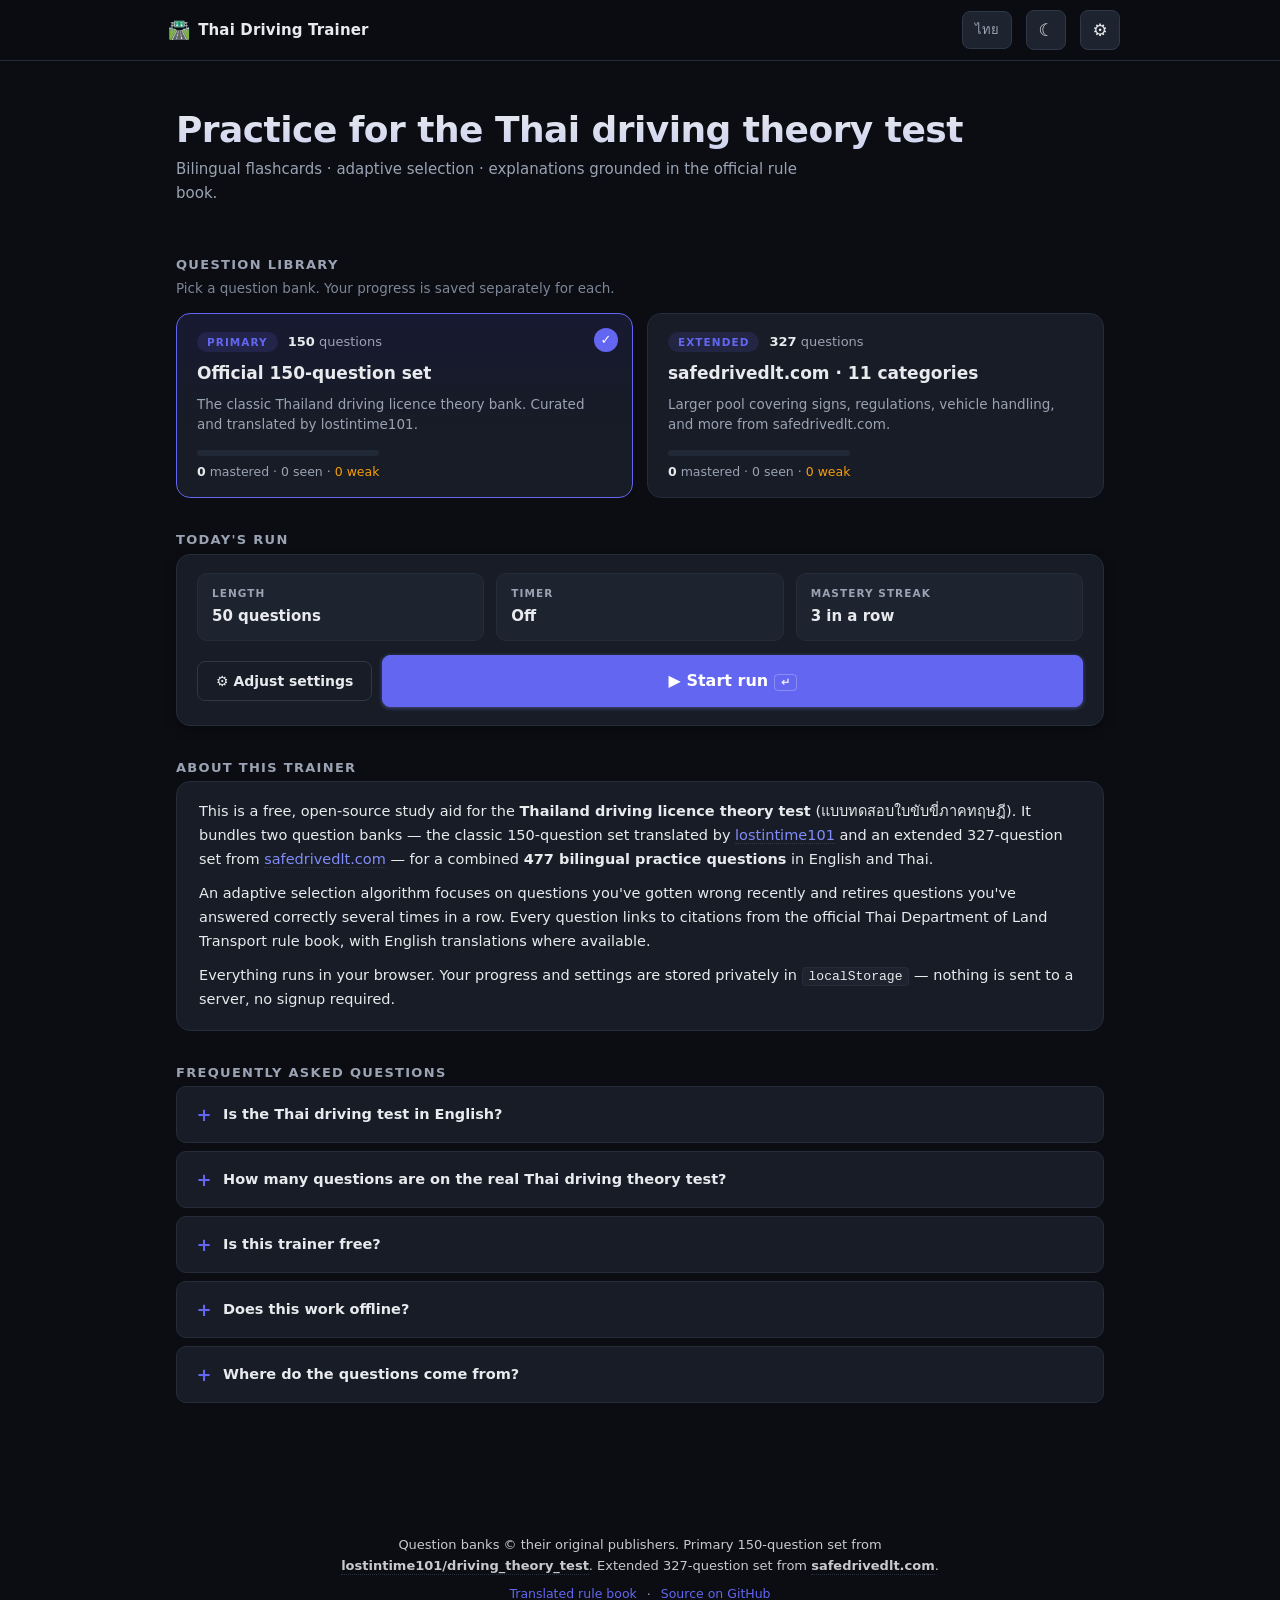
==== index.html @ 7ec5daa8 "Publish static site" ====
<!doctype html>
<html lang=en>
<head>
<meta charset=utf-8>
<meta name=viewport content="width=device-width,initial-scale=1,viewport-fit=cover">
<meta name=color-scheme content="dark light">
<meta name=theme-color content="#0b0d12" media="(prefers-color-scheme: dark)">
<meta name=theme-color content="#f5f6fa" media="(prefers-color-scheme: light)">

<title>Thai Driving Trainer — Free bilingual Thailand driving licence theory test practice</title>
<meta name=description content="Free bilingual (Thai / English) practice for the Thailand driving licence theory test. 477 questions across two banks, adaptive flashcards, explanations grounded in the official rule book. Works offline, no signup.">
<meta name=keywords content="Thai driving test, Thailand driving licence, ใบขับขี่, แบบทดสอบใบขับขี่, driving theory test Thailand, Thai driving practice, bilingual driving test, ข้อสอบใบขับขี่, safedrivedlt, free driving quiz Thailand">
<meta name=author content="Rawgeek">
<meta name=robots content="index,follow,max-image-preview:large">
<link rel=canonical href="https://rawgeek.github.io/thai-driving-test/">
<link rel="alternate" hreflang="en" href="https://rawgeek.github.io/thai-driving-test/">
<link rel="alternate" hreflang="th" href="https://rawgeek.github.io/thai-driving-test/">
<link rel="alternate" hreflang="x-default" href="https://rawgeek.github.io/thai-driving-test/">

<!-- Open Graph -->
<meta property="og:type" content="website">
<meta property="og:site_name" content="Thai Driving Trainer">
<meta property="og:title" content="Thai Driving Trainer — Free bilingual Thailand driving licence test practice">
<meta property="og:description" content="477 bilingual practice questions for the Thailand driving licence theory test. Adaptive flashcards, rule-book citations, light & dark mode. Free, no signup.">
<meta property="og:url" content="https://rawgeek.github.io/thai-driving-test/">
<meta property="og:locale" content="en_US">
<meta property="og:locale:alternate" content="th_TH">
<meta property="og:image" content="https://rawgeek.github.io/thai-driving-test/og-image.png">
<meta property="og:image:width" content="1200">
<meta property="og:image:height" content="630">
<meta property="og:image:alt" content="Thai Driving Trainer — bilingual Thailand driving licence theory test">

<!-- Twitter -->
<meta name="twitter:card" content="summary_large_image">
<meta name="twitter:title" content="Thai Driving Trainer — Free bilingual Thailand driving test practice">
<meta name="twitter:description" content="477 bilingual practice questions, adaptive flashcards, rule-book citations. Free, no signup.">
<meta name="twitter:image" content="https://rawgeek.github.io/thai-driving-test/og-image.png">

<link rel=stylesheet href=styles.css>
<link rel="icon" href="favicon.svg" type="image/svg+xml">
<link rel="apple-touch-icon" href="apple-touch-icon.png">
<link rel="manifest" href="manifest.webmanifest">

<script type="application/ld+json">
{
  "@context": "https://schema.org",
  "@graph": [
    {
      "@type": "WebSite",
      "@id": "https://rawgeek.github.io/thai-driving-test/#website",
      "url": "https://rawgeek.github.io/thai-driving-test/",
      "name": "Thai Driving Trainer",
      "description": "Free bilingual practice for the Thailand driving licence theory test.",
      "inLanguage": ["en", "th"]
    },
    {
      "@type": "WebApplication",
      "@id": "https://rawgeek.github.io/thai-driving-test/#app",
      "name": "Thai Driving Trainer",
      "url": "https://rawgeek.github.io/thai-driving-test/",
      "applicationCategory": "EducationalApplication",
      "operatingSystem": "Any (web browser)",
      "browserRequirements": "Requires JavaScript and modern browser",
      "isAccessibleForFree": true,
      "offers": { "@type": "Offer", "price": "0", "priceCurrency": "USD" },
      "inLanguage": ["en", "th"],
      "audience": { "@type": "Audience", "audienceType": "Driving licence applicants in Thailand" },
      "featureList": [
        "Bilingual Thai/English questions",
        "Adaptive flashcard selection",
        "477 questions across two banks",
        "Explanations grounded in the official rule book",
        "Optional timer",
        "Light and dark themes",
        "Offline-friendly, no signup, progress saved locally"
      ]
    },
    {
      "@type": "Course",
      "name": "Thailand Driving Licence Theory Practice",
      "description": "Self-paced bilingual practice for the Thailand driving licence written test.",
      "provider": { "@type": "Organization", "name": "Thai Driving Trainer (community project)" },
      "inLanguage": ["en", "th"],
      "educationalLevel": "Beginner",
      "isAccessibleForFree": true,
      "hasCourseInstance": {
        "@type": "CourseInstance",
        "courseMode": "online",
        "courseWorkload": "PT2H"
      }
    }
  ]
}
</script>
</head>
<body>
<a class=skip href="#main">Skip to main</a>
<header role=banner>
  <div class=hdr-row>
    <button class="brand brand-btn" id=homeBtn type=button aria-label="Back to home">
      <span class=brand-mark aria-hidden=true>🛣️</span>
      <span class=brand-text>Thai Driving Trainer</span>
    </button>
    <span class=spacer></span>
    <span class=timer id=timer hidden role=timer aria-live=off aria-atomic=true>--:--</span>
    <label class=toggle id=thToggle title="Show Thai original (T)">
      <input type=checkbox id=thChk aria-label="Show Thai original">
      <span lang=th>ไทย</span>
    </label>
    <button class=iconbtn id=themeBtn type=button aria-label="Toggle theme" aria-pressed=false><span aria-hidden=true>◐</span></button>
    <button class=iconbtn id=settingsBtn type=button aria-label="Settings" aria-haspopup=dialog aria-controls=setdlg><span aria-hidden=true>⚙</span></button>
  </div>
</header>

<main class=wrap id=main>

<!-- ============ HOME / DASHBOARD ============ -->
<section id=home aria-label="Home">
  <div class=hero>
    <h1 class=hero-title>Practice for the Thai driving theory test</h1>
    <p class=hero-sub>Bilingual flashcards · adaptive selection · explanations grounded in the official rule book.</p>
    <p class=hero-sub-th lang=th>ฝึกทำข้อสอบใบขับขี่ภาคทฤษฎี ภาษาไทยและอังกฤษ ใช้งานฟรี ไม่ต้องสมัครสมาชิก</p>
  </div>

  <h2 class=section-title>Question library</h2>
  <p class=section-sub>Pick a question bank. Your progress is saved separately for each.</p>
  <div class=libgrid role=radiogroup aria-label="Question library">
    <button class=libcard data-ds=primary type=button role=radio aria-checked=false>
      <div class=libcard-head>
        <span class=libcard-badge>Primary</span>
        <span class=libcard-count><b id=primCount>150</b> questions</span>
      </div>
      <h3 class=libcard-title>Official 150-question set</h3>
      <p class=libcard-desc>The classic Thailand driving licence theory bank. Curated and translated by lostintime101.</p>
      <div class=libcard-prog>
        <div class=miniprog><div class=miniprogfill id=primFill style="width:0%"></div></div>
        <div class=libcard-stats id=primStats>—</div>
      </div>
    </button>

    <button class=libcard data-ds=safedrive type=button role=radio aria-checked=false>
      <div class=libcard-head>
        <span class=libcard-badge>Extended</span>
        <span class=libcard-count><b id=sdCount>327</b> questions</span>
      </div>
      <h3 class=libcard-title>safedrivedlt.com · 11 categories</h3>
      <p class=libcard-desc>Larger pool covering signs, regulations, vehicle handling, and more from safedrivedlt.com.</p>
      <div class=libcard-prog>
        <div class=miniprog><div class=miniprogfill id=sdFill style="width:0%"></div></div>
        <div class=libcard-stats id=sdStats>—</div>
      </div>
    </button>
  </div>

  <h2 class=section-title>Today's run</h2>
  <div class=runcfg>
    <div class=runcfg-row>
      <div class=runcfg-item>
        <div class=runcfg-lbl>Length</div>
        <div class=runcfg-val id=cfgLen>50 questions</div>
      </div>
      <div class=runcfg-item>
        <div class=runcfg-lbl>Timer</div>
        <div class=runcfg-val id=cfgTim>Off</div>
      </div>
      <div class=runcfg-item>
        <div class=runcfg-lbl>Mastery streak</div>
        <div class=runcfg-val id=cfgMas>3</div>
      </div>
    </div>
    <div class=runcfg-actions>
      <button class="btn btn-ghost" id=cfgEditBtn type=button>
        <span aria-hidden=true>⚙</span> Adjust settings
      </button>
      <button class="btn btn-primary btn-lg" id=startBtn type=button>
        <span aria-hidden=true>▶</span> Start run <span class=kbd aria-hidden=true>↵</span>
      </button>
    </div>
  </div>

  <h2 class=section-title>About this trainer</h2>
  <div class=about>
    <p>This is a free, open-source study aid for the <strong>Thailand driving licence theory test</strong> (แบบทดสอบใบขับขี่ภาคทฤษฎี). It bundles two question banks — the classic 150-question set translated by <a href="https://github.com/lostintime101/driving_theory_test/" target=_blank rel="noopener noreferrer">lostintime101</a> and an extended 327-question set from <a href="https://safedrivedlt.com/" target=_blank rel="noopener noreferrer" hreflang=th>safedrivedlt.com</a> — for a combined <strong>477 bilingual practice questions</strong> in English and Thai.</p>
    <p>An adaptive selection algorithm focuses on questions you've gotten wrong recently and retires questions you've answered correctly several times in a row. Every question links to citations from the official Thai Department of Land Transport rule book, with English translations where available.</p>
    <p>Everything runs in your browser. Your progress and settings are stored privately in <code>localStorage</code> — nothing is sent to a server, no signup required.</p>
  </div>

  <h2 class=section-title>Frequently asked questions</h2>
  <div class=faq>
    <details>
      <summary>Is the Thai driving test in English?</summary>
      <p>The official test offered at the Department of Land Transport (DLT) is available in several languages including English, Thai, Chinese, and Japanese, depending on the location. This trainer shows both Thai and English so you can prepare in either language and recognise key Thai vocabulary that may appear on signs.</p>
    </details>
    <details>
      <summary>How many questions are on the real Thai driving theory test?</summary>
      <p>The real test draws 50 random questions from a pool of around 1,000. You must answer at least 45 correctly (90%) to pass. This trainer mirrors the structure with its own configurable run length so you can rehearse under similar conditions.</p>
    </details>
    <details>
      <summary>Is this trainer free?</summary>
      <p>Yes — completely free, no signup, no ads, no tracking. The full source is on <a href="https://github.com/rawgeek/thai-driving-test" target=_blank rel="noopener noreferrer">GitHub</a>.</p>
    </details>
    <details>
      <summary>Does this work offline?</summary>
      <p>Once the page has loaded, the questions, images, and explanations are cached by the browser. Progress is stored locally — you can study on a flight or with no signal.</p>
    </details>
    <details>
      <summary>Where do the questions come from?</summary>
      <p>The 150-question primary bank is from <a href="https://github.com/lostintime101/driving_theory_test/" target=_blank rel="noopener noreferrer">lostintime101/driving_theory_test</a>, which compiled and translated them. The 327-question extended bank is scraped from <a href="https://safedrivedlt.com/" target=_blank rel="noopener noreferrer" hreflang=th>safedrivedlt.com</a>, a public Thai driving quiz site. All Thai source content remains the property of those publishers.</p>
    </details>
  </div>
</section>

<script type="application/ld+json">
{
  "@context": "https://schema.org",
  "@type": "FAQPage",
  "mainEntity": [
    {"@type":"Question","name":"Is the Thai driving test in English?","acceptedAnswer":{"@type":"Answer","text":"The official test offered at the Department of Land Transport (DLT) is available in several languages including English, Thai, Chinese, and Japanese, depending on the location."}},
    {"@type":"Question","name":"How many questions are on the real Thai driving theory test?","acceptedAnswer":{"@type":"Answer","text":"The real test draws 50 random questions from a pool of around 1,000. You must answer at least 45 correctly (90%) to pass."}},
    {"@type":"Question","name":"Is this trainer free?","acceptedAnswer":{"@type":"Answer","text":"Yes, completely free, no signup, no ads, no tracking. The full source is on GitHub."}},
    {"@type":"Question","name":"Does this work offline?","acceptedAnswer":{"@type":"Answer","text":"Once the page has loaded, questions, images, and explanations are cached by the browser. Progress is stored locally."}},
    {"@type":"Question","name":"Where do the questions come from?","acceptedAnswer":{"@type":"Answer","text":"The 150-question primary bank is from lostintime101/driving_theory_test on GitHub. The 327-question extended bank is from safedrivedlt.com."}}
  ]
}
</script>

<!-- ============ RUN VIEW ============ -->
<section id=runview hidden aria-label="Current run">
  <div class=bar role=progressbar aria-label="Mastery progress" aria-valuemin=0 aria-valuemax=100 id=barOuter aria-valuenow=0>
    <div id=barfill style="width:0%"></div>
  </div>
  <div class=runbar id=runbar>
    <span class=runbar-pill><span class=runbar-lbl>Run</span> <b id=runIdx>0</b> / <b id=runTarget>0</b></span>
    <span class=runbar-pill><span class=runbar-lbl>Correct</span> <b id=runCorrect>0</b></span>
    <span class=runbar-ds id=runbarDs></span>
    <span class=spacer></span>
    <span class=stats id=stats aria-live=polite aria-atomic=true></span>
    <button class="btn btn-sm" id=endRunBtn type=button>End run</button>
  </div>
  <div id=app aria-live=polite aria-busy=false></div>
</section>

<!-- ============ DIALOGS ============ -->
<dialog id=ruledlg aria-labelledby=ruledlg_title>
  <button class=close type=button onclick="document.getElementById('ruledlg').close()" aria-label="Close"><span aria-hidden=true>×</span></button>
  <h3 id=ruledlg_title></h3>
  <pre id=ruledlg_body></pre>
</dialog>
<dialog id=setdlg aria-labelledby=setdlg_title>
  <button class=close type=button onclick="document.getElementById('setdlg').close()" aria-label="Close settings"><span aria-hidden=true>×</span></button>
  <h3 id=setdlg_title>Settings</h3>
  <form class="settings dlg-body" onsubmit="return false">
    <div class=field>
      <label id=lblTheme>Theme</label>
      <div class=seg id=segTheme role=radiogroup aria-labelledby=lblTheme>
        <button data-v=dark type=button role=radio aria-checked=false aria-pressed=false>Dark</button>
        <button data-v=light type=button role=radio aria-checked=false aria-pressed=false>Light</button>
      </div>
    </div>
    <div class=field>
      <label for=rngMastery>Mastery streak <span class=val id=valMastery>3</span></label>
      <input type=range id=rngMastery min=1 max=10 step=1 aria-describedby=hintMastery>
      <div class=hint id=hintMastery>Consecutive correct answers needed to consider a question mastered.</div>
    </div>
    <div class=field>
      <label for=rngWeak>Out-of-weak streak <span class=val id=valWeak>1</span></label>
      <input type=range id=rngWeak min=1 max=10 step=1 aria-describedby=hintWeak>
      <div class=hint id=hintWeak>Consecutive correct answers needed to leave the “weak” pool.</div>
    </div>
    <div class=field>
      <div class=row>
        <label id=lblLimit for=swLimit style="margin:0">Limit questions per run</label>
        <button type=button class=switch id=swLimit role=switch aria-checked=false aria-labelledby=lblLimit></button>
      </div>
      <div class=hint>When off, a run uses all questions in the active dataset.</div>
    </div>
    <div class=field id=fldQpr hidden>
      <label for=rngQpr>Questions per run <span class=val id=valQpr>50</span></label>
      <input type=range id=rngQpr min=10 max=400 step=1 aria-describedby=hintQpr>
      <div class=hint id=hintQpr>Slider max adapts to the active dataset.</div>
    </div>
    <div class=field>
      <div class=row>
        <label id=lblTimer for=swTimer style="margin:0">Enable timer</label>
        <button type=button class=switch id=swTimer role=switch aria-checked=false aria-labelledby=lblTimer></button>
      </div>
      <div class=hint>Total time = questions per run × time per question.</div>
    </div>
    <div class=field id=fldTpq hidden>
      <label for=rngTpq>Time per question <span class=val id=valTpq>72s</span></label>
      <input type=range id=rngTpq min=15 max=180 step=1>
    </div>
    <div class=actions>
      <button class="btn btn-danger" id=resetProgBtn type=button>Reset progress</button>
      <button class="btn btn-primary" type=button onclick="document.getElementById('setdlg').close()">Done</button>
    </div>
  </form>
</dialog>
</main>

<footer class=foot role=contentinfo>
  <p class=foot-credits>
    Question banks &copy; their original publishers.
    Primary 150-question set from
    <a href="https://github.com/lostintime101/driving_theory_test/" target=_blank rel="noopener noreferrer"><strong>lostintime101/driving_theory_test</strong></a>.
    Extended 327-question set from
    <a href="https://safedrivedlt.com/courses/%E0%B8%82%E0%B9%89%E0%B8%AD%E0%B8%AA%E0%B8%AD%E0%B8%9A%E0%B9%83%E0%B8%9A%E0%B8%82%E0%B8%B1%E0%B8%9A%E0%B8%82%E0%B8%B5%E0%B9%88-%E0%B8%9D%E0%B8%B6%E0%B8%81%E0%B8%97%E0%B9%8D%E0%B8%B2/quizzes/%E0%B9%81%E0%B8%9A%E0%B8%9A%E0%B8%97%E0%B8%94%E0%B8%AA%E0%B8%AD%E0%B8%9A-quizmaker-%E0%B9%81%E0%B8%97%E0%B8%A3%E0%B8%81%E0%B8%A3%E0%B8%B9%E0%B8%9B-html/" target=_blank rel="noopener noreferrer" hreflang=th><strong lang=th>safedrivedlt.com</strong></a>.
  </p>
  <p class=foot-links>
    <a href="https://rawgeek.github.io/thai-driving-rules-translations" target=_blank rel="noopener noreferrer">Translated rule book</a>
    <span aria-hidden=true>·</span>
    <a href="https://github.com/rawgeek/thai-driving-test" target=_blank rel="noopener noreferrer">Source on GitHub</a>
  </p>
</footer>
<script src=app.js></script>
</body>
</html>
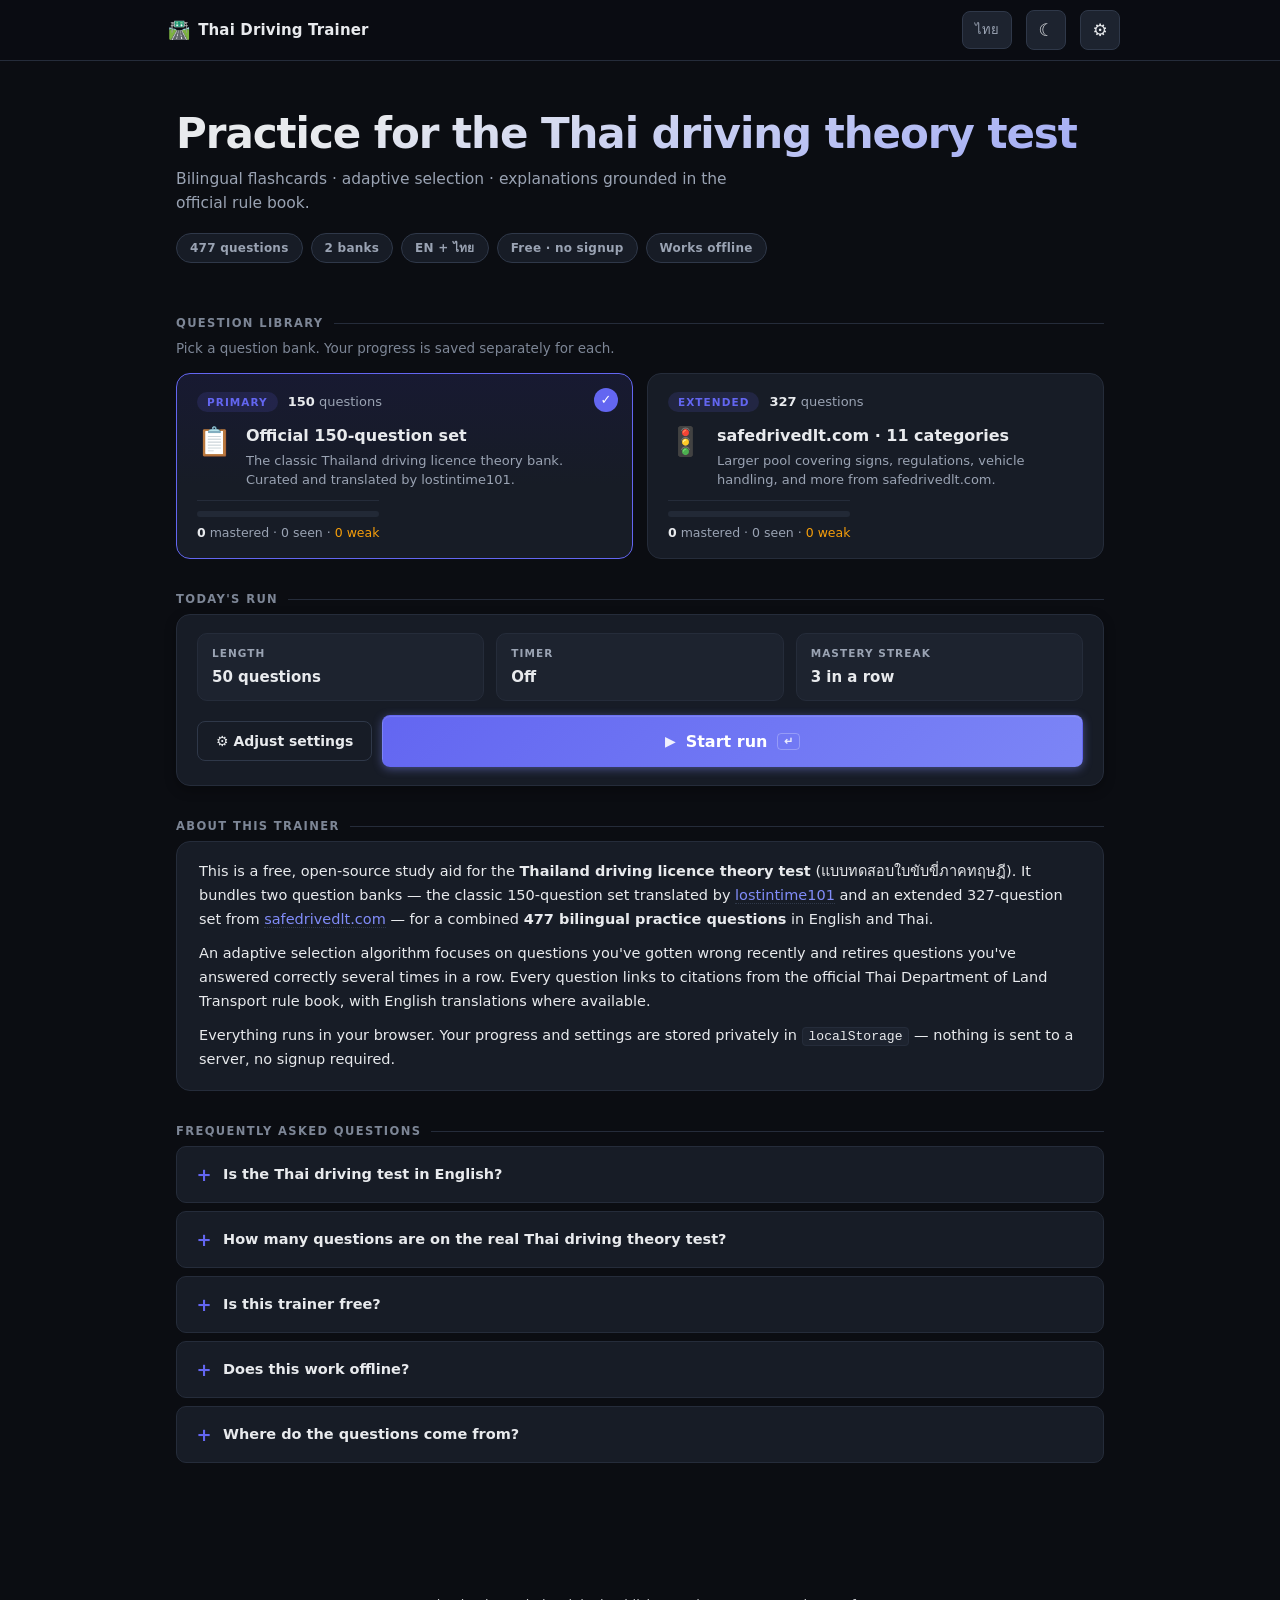
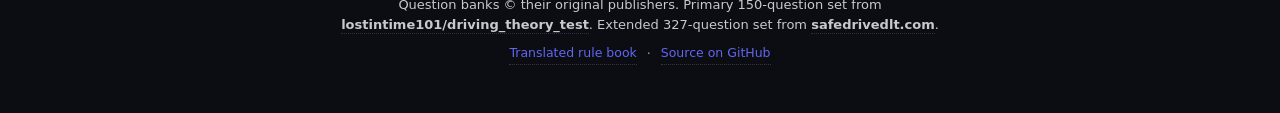
==== commit 262a5d98: "Home UI: hero pills, card icons, gradient start button" ====
--- a/index.html
+++ b/index.html
@@ -120,6 +120,13 @@
     <h1 class=hero-title>Practice for the Thai driving theory test</h1>
     <p class=hero-sub>Bilingual flashcards · adaptive selection · explanations grounded in the official rule book.</p>
     <p class=hero-sub-th lang=th>ฝึกทำข้อสอบใบขับขี่ภาคทฤษฎี ภาษาไทยและอังกฤษ ใช้งานฟรี ไม่ต้องสมัครสมาชิก</p>
+    <div class=hero-pills aria-hidden=true>
+      <span class=hero-pill>477 questions</span>
+      <span class=hero-pill>2 banks</span>
+      <span class=hero-pill>EN + ไทย</span>
+      <span class=hero-pill>Free · no signup</span>
+      <span class=hero-pill>Works offline</span>
+    </div>
   </div>
 
   <h2 class=section-title>Question library</h2>
@@ -130,8 +137,13 @@
         <span class=libcard-badge>Primary</span>
         <span class=libcard-count><b id=primCount>150</b> questions</span>
       </div>
-      <h3 class=libcard-title>Official 150-question set</h3>
-      <p class=libcard-desc>The classic Thailand driving licence theory bank. Curated and translated by lostintime101.</p>
+      <div class=libcard-body>
+        <span class=libcard-icon aria-hidden=true>📋</span>
+        <div>
+          <h3 class=libcard-title>Official 150-question set</h3>
+          <p class=libcard-desc>The classic Thailand driving licence theory bank. Curated and translated by lostintime101.</p>
+        </div>
+      </div>
       <div class=libcard-prog>
         <div class=miniprog><div class=miniprogfill id=primFill style="width:0%"></div></div>
         <div class=libcard-stats id=primStats>—</div>
@@ -143,8 +155,13 @@
         <span class=libcard-badge>Extended</span>
         <span class=libcard-count><b id=sdCount>327</b> questions</span>
       </div>
-      <h3 class=libcard-title>safedrivedlt.com · 11 categories</h3>
-      <p class=libcard-desc>Larger pool covering signs, regulations, vehicle handling, and more from safedrivedlt.com.</p>
+      <div class=libcard-body>
+        <span class=libcard-icon aria-hidden=true>🚦</span>
+        <div>
+          <h3 class=libcard-title>safedrivedlt.com · 11 categories</h3>
+          <p class=libcard-desc>Larger pool covering signs, regulations, vehicle handling, and more from safedrivedlt.com.</p>
+        </div>
+      </div>
       <div class=libcard-prog>
         <div class=miniprog><div class=miniprogfill id=sdFill style="width:0%"></div></div>
         <div class=libcard-stats id=sdStats>—</div>
@@ -165,15 +182,17 @@
       </div>
       <div class=runcfg-item>
         <div class=runcfg-lbl>Mastery streak</div>
-        <div class=runcfg-val id=cfgMas>3</div>
+        <div class=runcfg-val id=cfgMas>3 in a row</div>
       </div>
     </div>
     <div class=runcfg-actions>
       <button class="btn btn-ghost" id=cfgEditBtn type=button>
         <span aria-hidden=true>⚙</span> Adjust settings
       </button>
-      <button class="btn btn-primary btn-lg" id=startBtn type=button>
-        <span aria-hidden=true>▶</span> Start run <span class=kbd aria-hidden=true>↵</span>
+      <button class="btn btn-primary btn-lg btn-start" id=startBtn type=button>
+        <span class=btn-start-icon aria-hidden=true>▶</span>
+        <span>Start run</span>
+        <span class=kbd aria-hidden=true>↵</span>
       </button>
     </div>
   </div>
